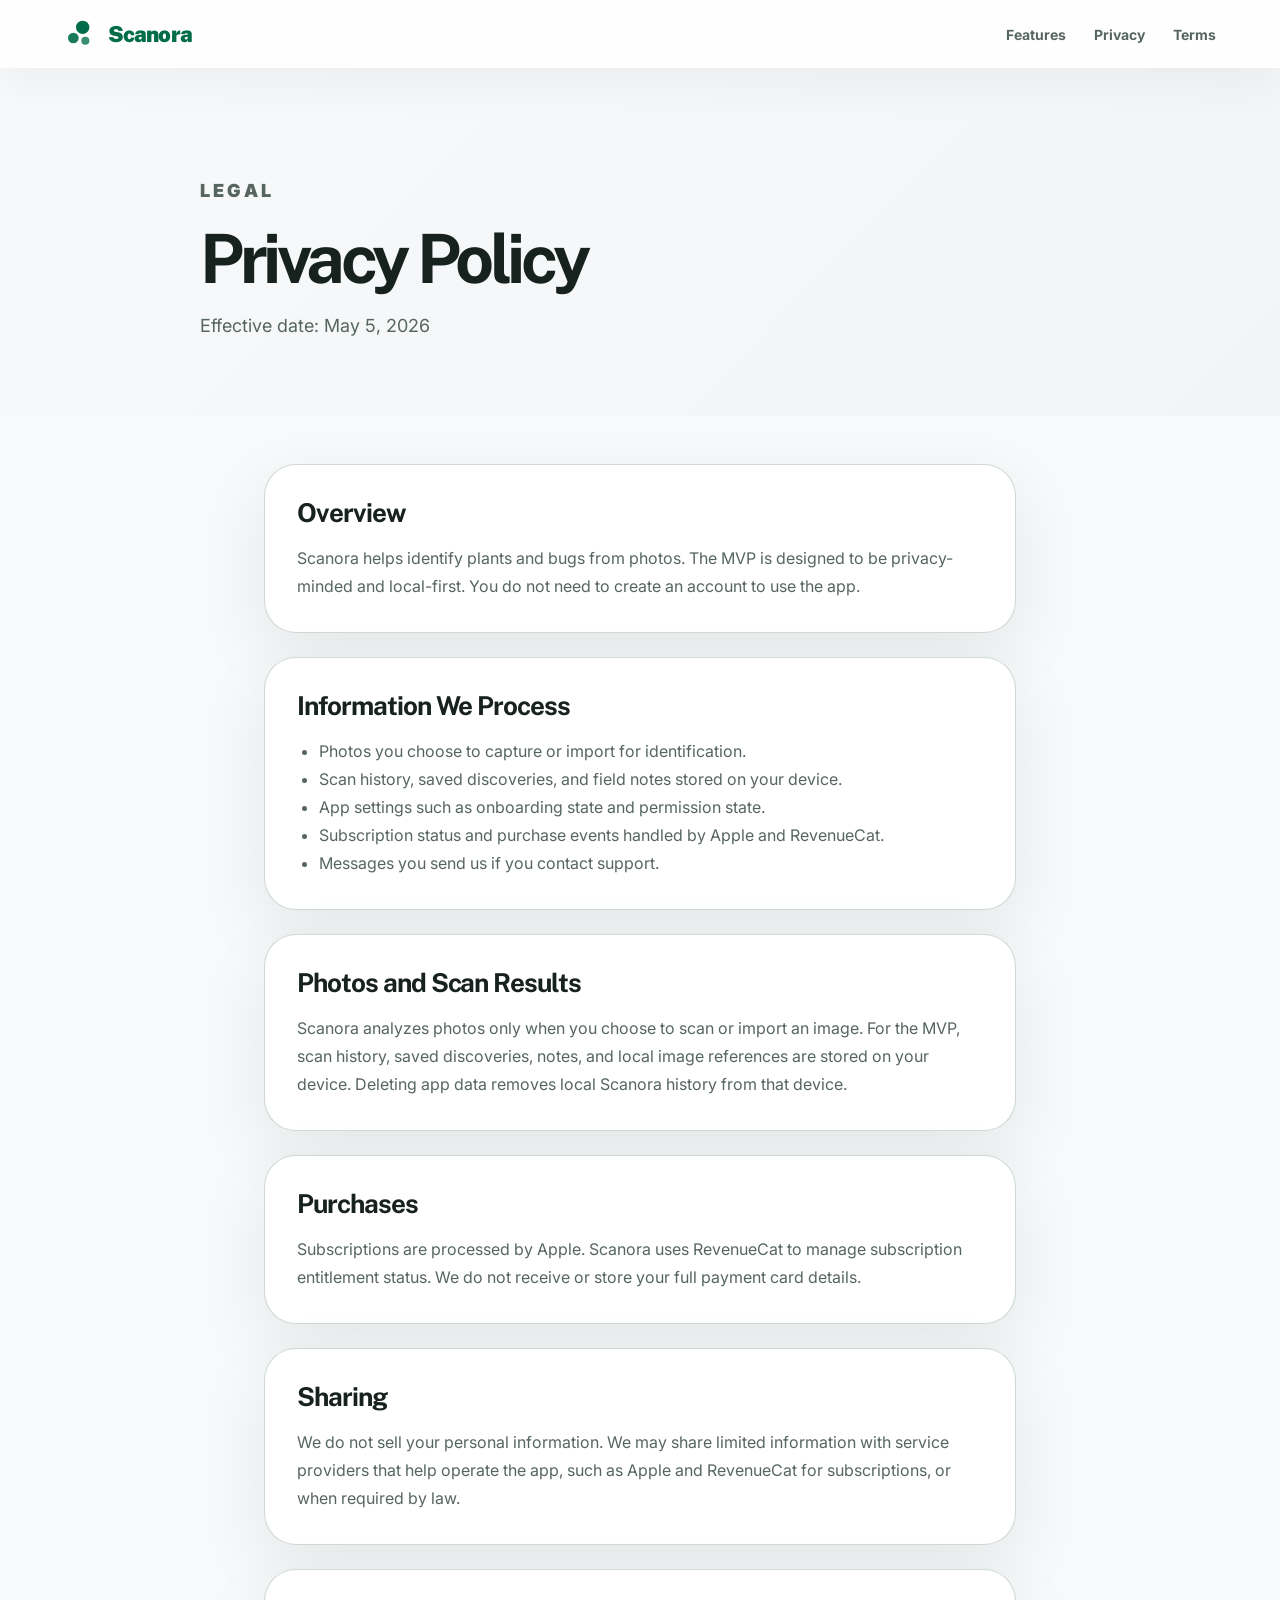
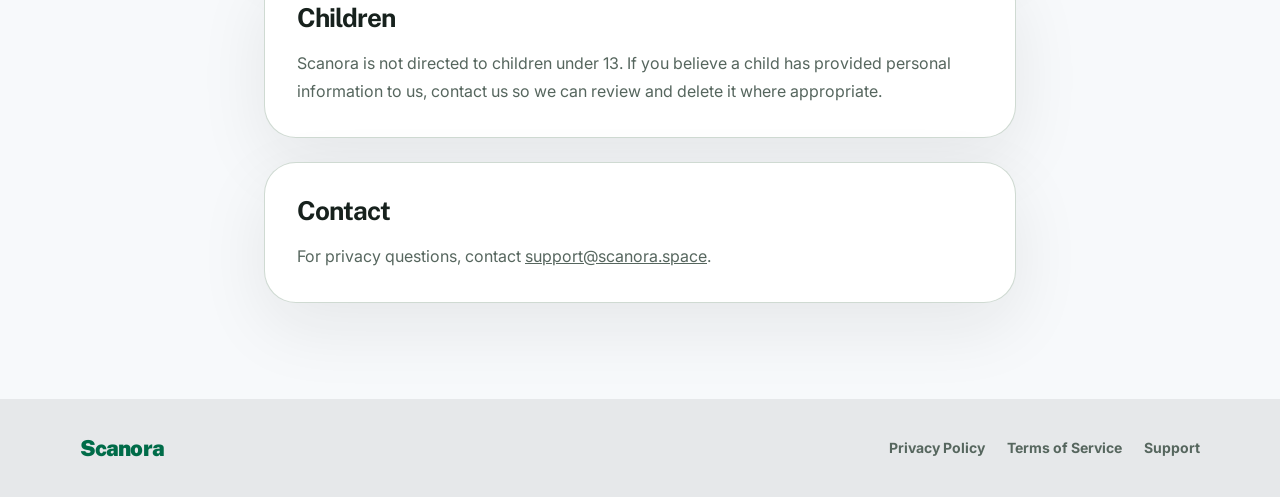
==== privacy.html @ 2dac22b6 "Deploy Scanora landing site" ====
<!doctype html>
<html lang="en">
  <head>
    <meta charset="utf-8" />
    <meta name="viewport" content="width=device-width, initial-scale=1" />
    <title>Privacy Policy - Scanora</title>
    <meta name="description" content="Scanora privacy policy." />
    <link rel="canonical" href="https://scanora.space/privacy.html" />
    <link rel="stylesheet" href="./styles.css" />
    <link rel="preconnect" href="https://fonts.googleapis.com" />
    <link rel="preconnect" href="https://fonts.gstatic.com" crossorigin />
    <link
      href="https://fonts.googleapis.com/css2?family=Inter:wght@400;500;600;700;800;900&family=Public+Sans:wght@600;700;800;900&display=swap"
      rel="stylesheet"
    />
  </head>
  <body>
    <header class="nav">
      <a class="brand" href="./index.html" aria-label="Scanora home">
        <svg class="brand-mark" viewBox="0 0 48 48" aria-hidden="true">
          <circle cx="14" cy="30" r="8" fill="currentColor" opacity="0.9"></circle>
          <circle cx="28" cy="14" r="10" fill="currentColor"></circle>
          <circle cx="32" cy="34" r="6" fill="currentColor" opacity="0.78"></circle>
        </svg>
        Scanora
      </a>
      <nav class="nav-links" aria-label="Primary navigation">
        <a href="./index.html#features">Features</a>
        <a href="./privacy.html">Privacy</a>
        <a href="./terms.html">Terms</a>
      </nav>
    </header>

    <main>
      <section class="legal-hero">
        <div class="legal-hero-inner">
          <p class="eyebrow">Legal</p>
          <h1>Privacy Policy</h1>
          <p>Effective date: May 5, 2026</p>
        </div>
      </section>

      <section class="legal-content">
        <article class="legal-card">
          <h2>Overview</h2>
          <p>
            Scanora helps identify plants and bugs from photos. The MVP is designed to be
            privacy-minded and local-first. You do not need to create an account to use the app.
          </p>
        </article>

        <article class="legal-card">
          <h2>Information We Process</h2>
          <ul>
            <li>Photos you choose to capture or import for identification.</li>
            <li>Scan history, saved discoveries, and field notes stored on your device.</li>
            <li>App settings such as onboarding state and permission state.</li>
            <li>Subscription status and purchase events handled by Apple and RevenueCat.</li>
            <li>Messages you send us if you contact support.</li>
          </ul>
        </article>

        <article class="legal-card">
          <h2>Photos and Scan Results</h2>
          <p>
            Scanora analyzes photos only when you choose to scan or import an image. For the MVP,
            scan history, saved discoveries, notes, and local image references are stored on your
            device. Deleting app data removes local Scanora history from that device.
          </p>
        </article>

        <article class="legal-card">
          <h2>Purchases</h2>
          <p>
            Subscriptions are processed by Apple. Scanora uses RevenueCat to manage subscription
            entitlement status. We do not receive or store your full payment card details.
          </p>
        </article>

        <article class="legal-card">
          <h2>Sharing</h2>
          <p>
            We do not sell your personal information. We may share limited information with service
            providers that help operate the app, such as Apple and RevenueCat for subscriptions, or
            when required by law.
          </p>
        </article>

        <article class="legal-card">
          <h2>Children</h2>
          <p>
            Scanora is not directed to children under 13. If you believe a child has provided
            personal information to us, contact us so we can review and delete it where appropriate.
          </p>
        </article>

        <article class="legal-card">
          <h2>Contact</h2>
          <p>
            For privacy questions, contact
            <a href="mailto:support@scanora.space">support@scanora.space</a>.
          </p>
        </article>
      </section>
    </main>

    <footer class="footer">
      <div class="footer-inner">
        <a class="brand" href="./index.html" aria-label="Scanora home">Scanora</a>
        <div class="footer-links">
          <a href="./privacy.html">Privacy Policy</a>
          <a href="./terms.html">Terms of Service</a>
          <a href="mailto:support@scanora.space">Support</a>
        </div>
      </div>
    </footer>
  </body>
</html>
---- styles.css ----
:root {
  --bg: #f7f9fb;
  --surface: #ffffff;
  --surface-soft: #f2f4f6;
  --surface-muted: #e6e8ea;
  --text: #17211d;
  --muted: #56665e;
  --primary: #006c49;
  --primary-bright: #10b981;
  --primary-soft: #dcfce7;
  --sky: #e0f2fe;
  --amber: #fff1d6;
  --border: #dbe8df;
  --shadow: 0 24px 70px rgba(25, 28, 30, 0.08);
  --font-display: "Public Sans", Inter, ui-sans-serif, system-ui, -apple-system, BlinkMacSystemFont, "Segoe UI", sans-serif;
  --font-body: Inter, ui-sans-serif, system-ui, -apple-system, BlinkMacSystemFont, "Segoe UI", sans-serif;
}

* {
  box-sizing: border-box;
}

html {
  scroll-behavior: smooth;
}

body {
  margin: 0;
  background: var(--bg);
  color: var(--text);
  font-family: var(--font-body);
  -webkit-font-smoothing: antialiased;
}

a {
  color: inherit;
}

.site-shell {
  min-height: 100vh;
  overflow: hidden;
}

.nav {
  align-items: center;
  backdrop-filter: blur(16px);
  background: rgba(255, 255, 255, 0.82);
  box-shadow: 0 20px 40px rgba(25, 28, 30, 0.04);
  display: flex;
  justify-content: space-between;
  padding: 18px clamp(20px, 5vw, 72px);
  position: sticky;
  top: 0;
  z-index: 10;
}

.brand {
  align-items: center;
  color: var(--primary);
  display: inline-flex;
  font-family: var(--font-display);
  font-size: 22px;
  font-weight: 900;
  gap: 12px;
  letter-spacing: -0.04em;
  text-decoration: none;
}

.brand-mark {
  height: 32px;
  width: 32px;
}

.nav-links {
  align-items: center;
  display: flex;
  gap: 28px;
}

.nav-links a {
  color: var(--muted);
  font-size: 14px;
  font-weight: 700;
  text-decoration: none;
}

.nav-links a:hover {
  color: var(--primary);
}

.button {
  align-items: center;
  background: linear-gradient(135deg, var(--primary), var(--primary-bright));
  border: 0;
  border-radius: 999px;
  box-shadow: 0 18px 38px rgba(0, 108, 73, 0.22);
  color: #fff;
  display: inline-flex;
  font-weight: 900;
  justify-content: center;
  min-height: 52px;
  padding: 0 24px;
  text-decoration: none;
}

.button.secondary {
  background: var(--surface);
  border: 1px solid var(--border);
  box-shadow: none;
  color: var(--primary);
}

.hero {
  background:
    radial-gradient(circle at 16% 20%, rgba(16, 185, 129, 0.16), transparent 26%),
    linear-gradient(90deg, var(--bg) 0%, var(--bg) 45%, var(--surface-soft) 45%, var(--surface-soft) 100%);
  min-height: 840px;
  padding: 72px clamp(20px, 5vw, 72px) 96px;
}

.hero-grid {
  align-items: center;
  display: grid;
  gap: clamp(44px, 7vw, 100px);
  grid-template-columns: minmax(0, 1fr) minmax(320px, 0.9fr);
  margin: 0 auto;
  max-width: 1180px;
}

.eyebrow {
  color: var(--primary);
  font-size: 13px;
  font-weight: 900;
  letter-spacing: 0.18em;
  margin: 0 0 18px;
  text-transform: uppercase;
}

h1,
h2,
h3 {
  font-family: var(--font-display);
}

h1 {
  color: var(--text);
  font-size: clamp(50px, 7vw, 86px);
  letter-spacing: -0.065em;
  line-height: 0.98;
  margin: 0;
  max-width: 720px;
}

.hero-copy {
  max-width: 640px;
}

.hero-copy p {
  color: var(--muted);
  font-size: clamp(18px, 2vw, 22px);
  line-height: 1.7;
  margin: 28px 0 0;
}

.hero-actions {
  display: flex;
  flex-wrap: wrap;
  gap: 14px;
  margin-top: 38px;
}

.availability {
  color: var(--muted);
  font-size: 14px;
  font-weight: 700;
  margin-top: 18px;
}

.phone-stage {
  align-items: center;
  display: flex;
  justify-content: center;
  min-height: 680px;
  position: relative;
}

.phone-glow {
  background: rgba(16, 185, 129, 0.2);
  border-radius: 999px;
  filter: blur(60px);
  height: 360px;
  position: absolute;
  transform: translate(34px, 58px);
  width: 360px;
}

.phone {
  background: #07130f;
  border-radius: 46px;
  box-shadow: 0 36px 80px rgba(4, 30, 20, 0.22);
  padding: 12px;
  position: relative;
  transform: rotate(3deg);
  width: min(340px, 86vw);
}

.phone-screen {
  background: linear-gradient(180deg, #fbfffd, #eefbf4);
  border-radius: 36px;
  min-height: 660px;
  overflow: hidden;
  padding: 24px;
  position: relative;
}

.phone-notch {
  background: #07130f;
  border-radius: 0 0 18px 18px;
  height: 28px;
  left: 50%;
  position: absolute;
  top: 0;
  transform: translateX(-50%);
  width: 116px;
}

.scan-frame {
  background:
    linear-gradient(180deg, rgba(7, 19, 15, 0.06), rgba(7, 19, 15, 0.26)),
    radial-gradient(circle at 42% 44%, #7ee7a9 0 10%, transparent 11%),
    radial-gradient(circle at 55% 40%, #2ddc83 0 8%, transparent 9%),
    linear-gradient(135deg, #174f31, #9ee5b8);
  border-radius: 30px;
  height: 310px;
  margin-top: 36px;
  overflow: hidden;
  position: relative;
}

.scan-target {
  border: 4px solid rgba(255, 255, 255, 0.9);
  border-radius: 26px;
  height: 170px;
  left: 50%;
  position: absolute;
  top: 50%;
  transform: translate(-50%, -50%);
  width: 190px;
}

.phone-card {
  background: rgba(255, 255, 255, 0.9);
  border: 1px solid var(--border);
  border-radius: 26px;
  box-shadow: 0 18px 42px rgba(25, 28, 30, 0.08);
  margin-top: -44px;
  padding: 20px;
  position: relative;
}

.pill {
  background: var(--primary-soft);
  border-radius: 999px;
  color: var(--primary);
  display: inline-flex;
  font-size: 12px;
  font-weight: 900;
  letter-spacing: 0.08em;
  padding: 7px 12px;
  text-transform: uppercase;
}

.phone-card h3 {
  font-size: 24px;
  letter-spacing: -0.04em;
  margin: 14px 0 6px;
}

.phone-card p {
  color: var(--muted);
  line-height: 1.55;
  margin: 0;
}

.confidence {
  align-items: center;
  display: flex;
  gap: 10px;
  margin-top: 18px;
}

.confidence-bar {
  background: #d9efe4;
  border-radius: 999px;
  flex: 1;
  height: 10px;
  overflow: hidden;
}

.confidence-bar span {
  background: linear-gradient(90deg, var(--primary), var(--primary-bright));
  display: block;
  height: 100%;
  width: 82%;
}

.section {
  padding: 96px clamp(20px, 5vw, 72px);
}

.section.soft {
  background: var(--surface-soft);
}

.section-inner {
  margin: 0 auto;
  max-width: 1120px;
}

.section-heading {
  margin-bottom: 44px;
  max-width: 760px;
}

.section-heading h2 {
  font-size: clamp(36px, 5vw, 58px);
  letter-spacing: -0.055em;
  line-height: 1.05;
  margin: 0;
}

.section-heading p {
  color: var(--muted);
  font-size: 18px;
  line-height: 1.7;
  margin: 18px 0 0;
}

.feature-grid {
  display: grid;
  gap: 24px;
  grid-template-columns: repeat(3, minmax(0, 1fr));
}

.feature-card,
.legal-card,
.support-card {
  background: var(--surface);
  border: 1px solid rgba(187, 202, 191, 0.7);
  border-radius: 32px;
  box-shadow: var(--shadow);
  padding: 32px;
}

.icon {
  align-items: center;
  background: var(--primary-soft);
  border-radius: 999px;
  color: var(--primary);
  display: inline-flex;
  font-size: 28px;
  font-weight: 900;
  height: 58px;
  justify-content: center;
  margin-bottom: 22px;
  width: 58px;
}

.feature-card h3,
.support-card h3 {
  font-size: 25px;
  letter-spacing: -0.04em;
  margin: 0 0 12px;
}

.feature-card p,
.support-card p,
.legal-card p,
.legal-card li {
  color: var(--muted);
  font-size: 16px;
  line-height: 1.75;
}

.privacy-band {
  background: linear-gradient(135deg, #063f2d, #10b981);
  border-radius: 42px;
  color: #fff;
  display: grid;
  gap: 28px;
  grid-template-columns: 1.2fr 0.8fr;
  margin-top: 20px;
  overflow: hidden;
  padding: clamp(32px, 5vw, 56px);
}

.privacy-band h2 {
  font-size: clamp(34px, 5vw, 58px);
  letter-spacing: -0.055em;
  line-height: 1.05;
  margin: 0;
}

.privacy-band p {
  color: rgba(255, 255, 255, 0.82);
  font-size: 18px;
  line-height: 1.75;
  margin: 20px 0 0;
}

.privacy-list {
  display: grid;
  gap: 12px;
}

.privacy-list div {
  background: rgba(255, 255, 255, 0.12);
  border: 1px solid rgba(255, 255, 255, 0.16);
  border-radius: 999px;
  font-weight: 800;
  padding: 14px 18px;
}

.footer {
  background: var(--surface-muted);
  padding: 36px clamp(20px, 5vw, 72px);
}

.footer-inner {
  align-items: center;
  display: flex;
  gap: 24px;
  justify-content: space-between;
  margin: 0 auto;
  max-width: 1120px;
}

.footer-links {
  display: flex;
  flex-wrap: wrap;
  gap: 22px;
}

.footer-links a {
  color: var(--muted);
  font-size: 14px;
  font-weight: 700;
  text-decoration: none;
}

.legal-hero {
  background: linear-gradient(135deg, var(--bg), var(--surface-soft));
  padding: 88px clamp(20px, 5vw, 72px) 56px;
}

.legal-hero-inner,
.legal-content {
  margin: 0 auto;
  max-width: 880px;
}

.legal-hero h1 {
  font-size: clamp(42px, 6vw, 68px);
}

.legal-hero p {
  color: var(--muted);
  font-size: 18px;
  line-height: 1.7;
  margin-top: 20px;
}

.legal-content {
  display: grid;
  gap: 24px;
  padding: 48px clamp(20px, 5vw, 72px) 96px;
}

.legal-card h2 {
  font-family: var(--font-display);
  font-size: 26px;
  letter-spacing: -0.04em;
  margin: 0 0 12px;
}

.legal-card p,
.legal-card ul {
  margin-bottom: 0;
}

.legal-card ul {
  padding-left: 22px;
}

@media (max-width: 900px) {
  .nav {
    padding: 16px 20px;
  }

  .nav-links {
    display: none;
  }

  .hero {
    background: var(--bg);
    min-height: auto;
    padding-top: 48px;
  }

  .hero-grid,
  .privacy-band {
    grid-template-columns: 1fr;
  }

  .phone-stage {
    min-height: 620px;
  }

  .feature-grid {
    grid-template-columns: 1fr;
  }

  .footer-inner {
    align-items: flex-start;
    flex-direction: column;
  }
}

@media (max-width: 520px) {
  .hero-actions {
    align-items: stretch;
    flex-direction: column;
  }

  .button {
    width: 100%;
  }

  .phone {
    transform: none;
  }

  .section {
    padding-bottom: 70px;
    padding-top: 70px;
  }
}
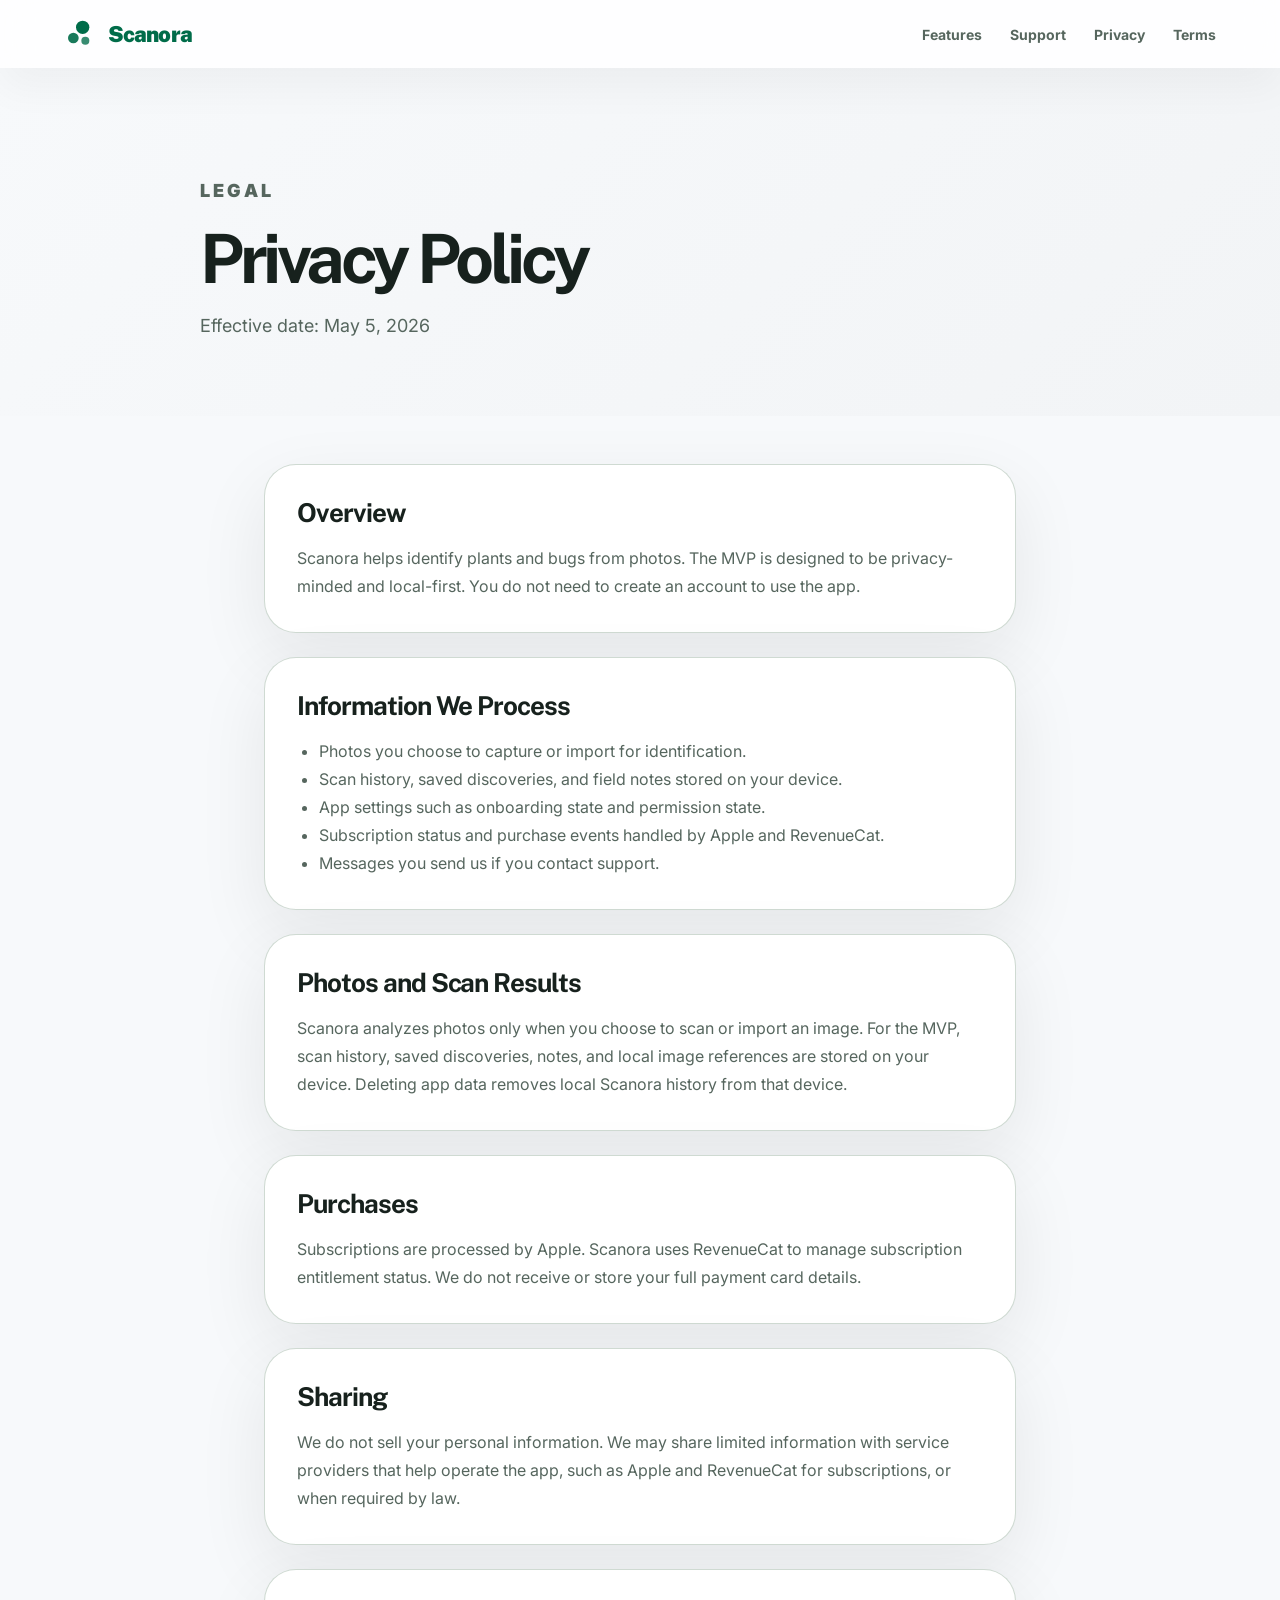
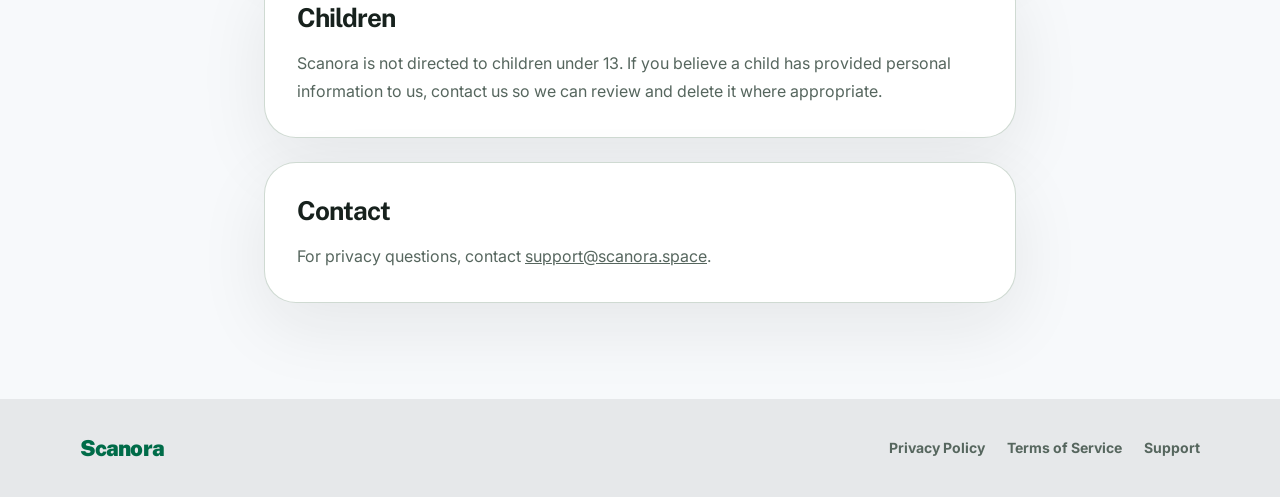
==== commit eda67ad6: "Add support and download pages" ====
--- a/privacy.html
+++ b/privacy.html
@@ -26,6 +26,7 @@
       </a>
       <nav class="nav-links" aria-label="Primary navigation">
         <a href="./index.html#features">Features</a>
+        <a href="./support.html">Support</a>
         <a href="./privacy.html">Privacy</a>
         <a href="./terms.html">Terms</a>
       </nav>
@@ -110,7 +111,7 @@
         <div class="footer-links">
           <a href="./privacy.html">Privacy Policy</a>
           <a href="./terms.html">Terms of Service</a>
-          <a href="mailto:support@scanora.space">Support</a>
+          <a href="./support.html">Support</a>
         </div>
       </div>
     </footer>
